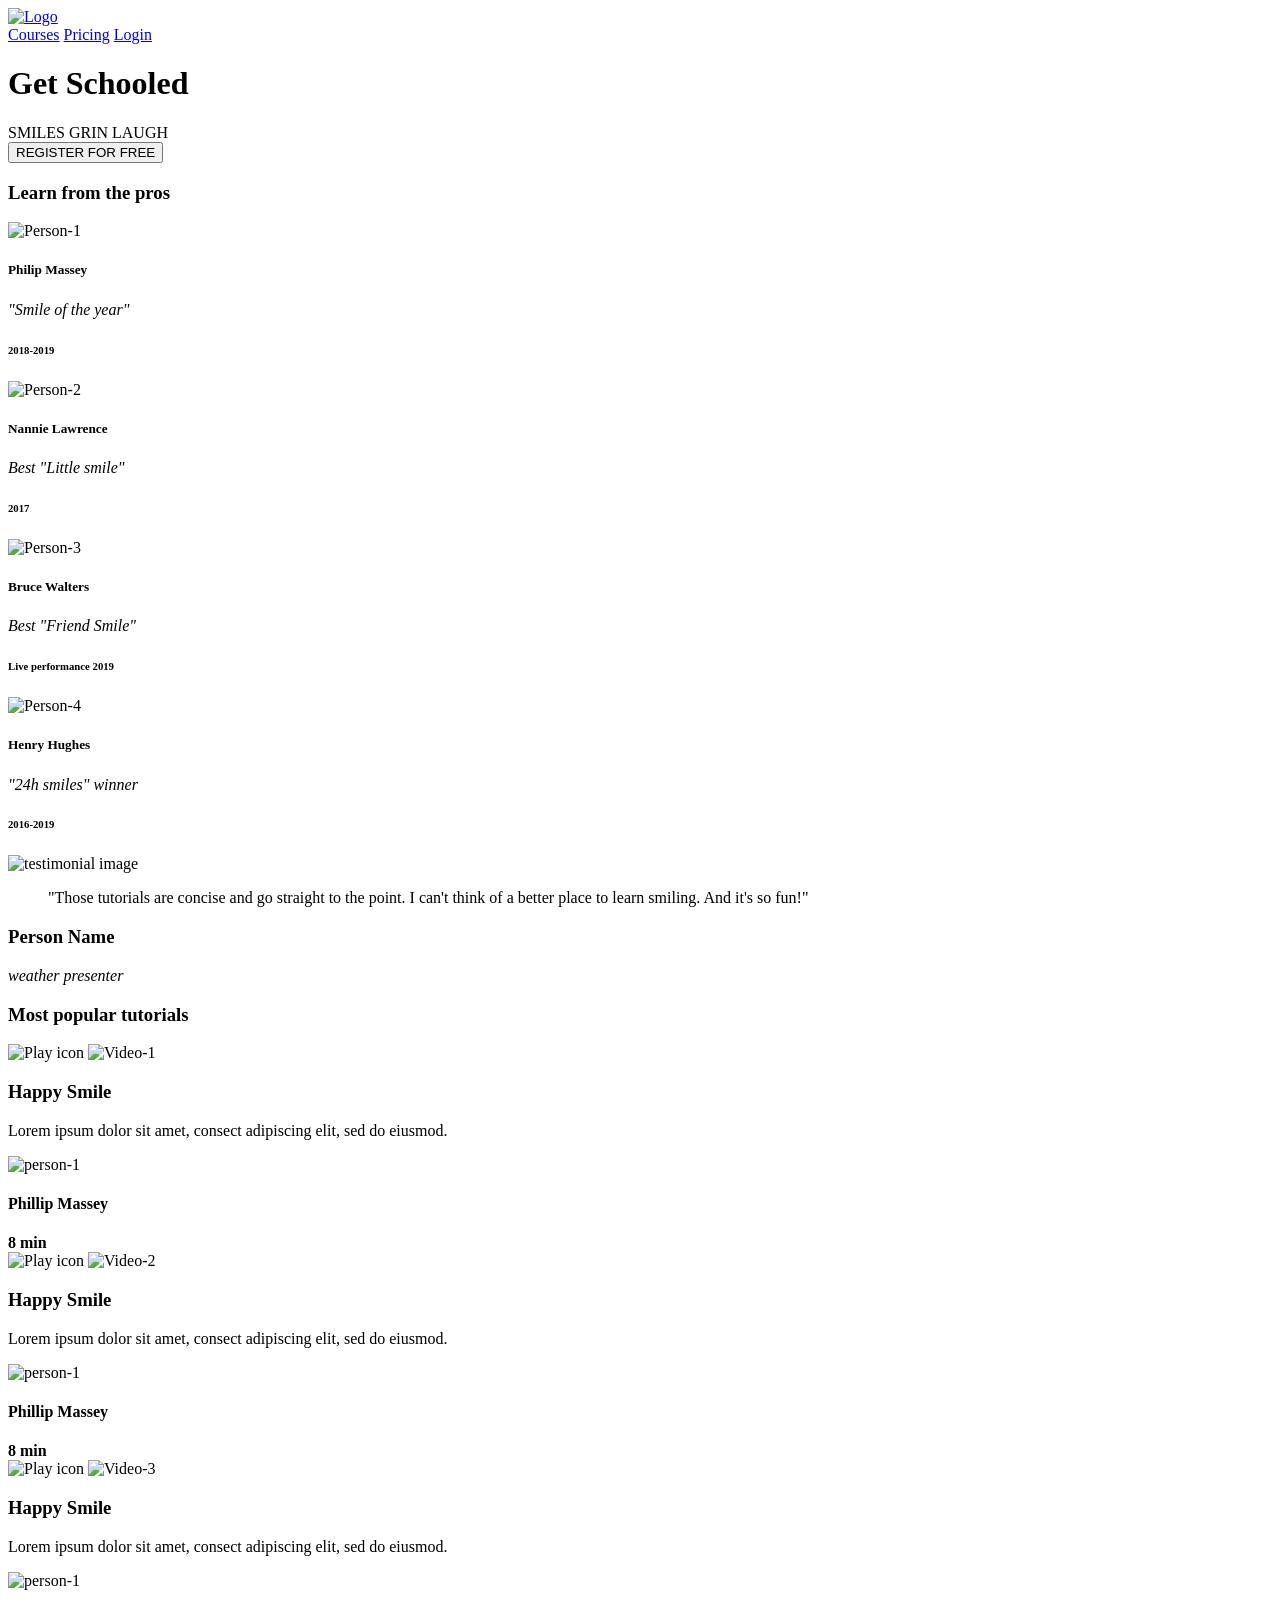
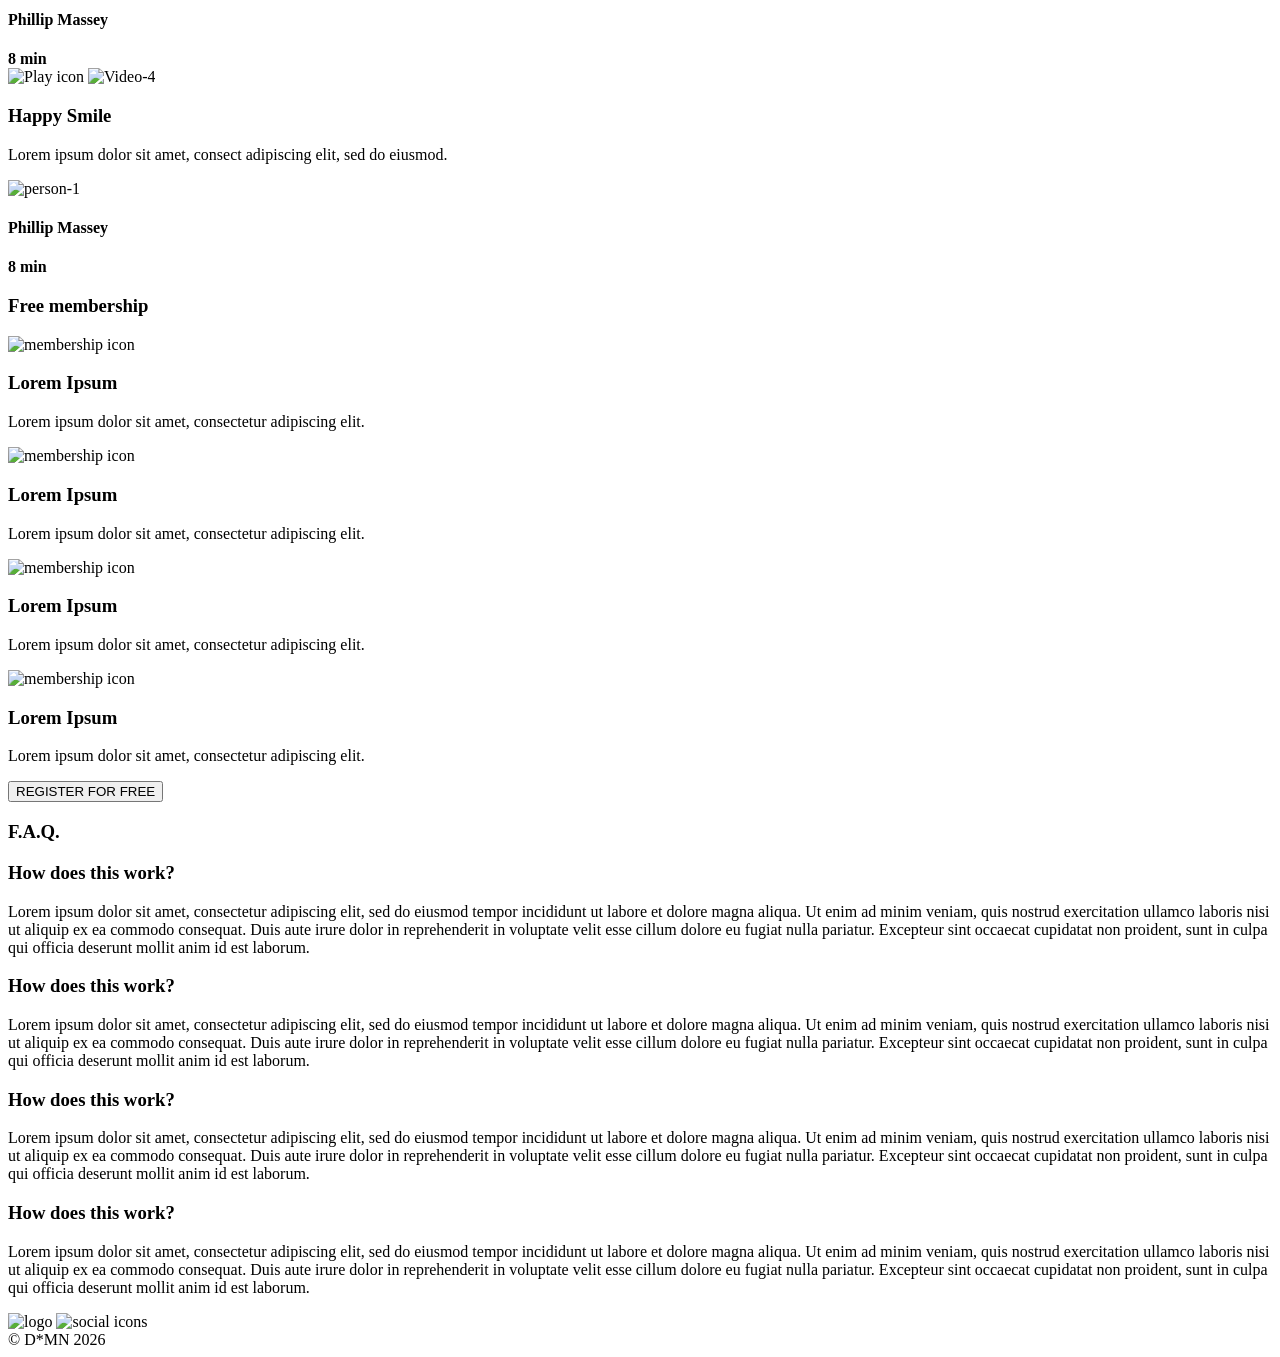
==== css_advanced/index.html @ 7ca690ad "Add css_advanced setup and html_advanced README" ====
<!DOCTYPE html>
<html lang="en">

<head>
    <meta charset="UTF-8">
    <meta name="viewport" content="width=device-width, initial-scale=1.0">
    <title>SmileSchool</title>
</head>

<body>
    <header>
        <div id="logo-container">
            <a href="#"><img src="https://html-homework-assets.vercel.app/logo.svg" alt="Logo"></a>
        </div>

        <nav>
            <a href="#">Courses</a>
            <a href="#">Pricing</a>
            <a href="#">Login</a>
        </nav>
    </header>

    <main>
        <h1>Get Schooled</h1>

        <div id="hero-text">
            <span>SMILES</span>
            <span>GRIN</span>
            <span>LAUGH</span>
        </div>

        <button>REGISTER FOR FREE</button>

        <div id="lower-part">
            <h3><span>Learn</span> from the pros</h3>

            <div id="people">

                <div class="person">
                    <img src="https://html-homework-assets.vercel.app/philip.jpg" alt="Person-1" />
                    <h5>Philip Massey</h5>
                    <i>"Smile of the year"</i>
                    <h6>2018-2019</h6>
                </div>

                <div class="person">
                    <img src="https://html-homework-assets.vercel.app/nannie.jpg" alt="Person-2" />
                    <h5>Nannie Lawrence</h5>
                    <i>Best "Little smile"</i>
                    <h6>2017</h6>
                </div>

                <div class="person">
                    <img src="https://html-homework-assets.vercel.app/bruce.jpg" alt="Person-3" />
                    <h5>Bruce Walters</h5>
                    <i>Best "Friend Smile"</i>
                    <h6>Live performance 2019</h6>
                </div>

                <div class="person">
                    <img src="https://html-homework-assets.vercel.app/henry.jpg" alt="Person-4" />
                    <h5>Henry Hughes</h5>
                    <i>"24h smiles" winner</i>
                    <h6>2016-2019</h6>
                </div>

            </div>
        </div>
    </main>

    <section id="testimonial">
        <img src="https://html-homework-assets.vercel.app/testimonial.jpg" alt="testimonial image">
        <div id="quote">
            <blockquote>
                "Those tutorials are concise and go straight to the point. I can't think of a better place to learn
                smiling. And it's so fun!"
            </blockquote>

            <div id="author">
                <h3>Person Name</h3>
                <i>weather presenter</i>
            </div>
        </div>
    </section>

    <section id="video-section">
        <h3 class="title">Most <span>popular</span> tutorials</h3>

        <div id="videos">
            <div class="single-video">
                <div class="preview">
                    <img src="https://html-homework-assets.vercel.app/play.svg" class="play-icon" alt="Play icon">
                    <img src="https://html-homework-assets.vercel.app/video-1.jpg" alt="Video-1">
                </div>
                <div class="contents">
                    <h3>Happy Smile</h3>
                    <p>Lorem ipsum dolor sit amet, consect adipiscing elit, sed do eiusmod.</p>

                    <div class="author">
                        <img src="https://html-homework-assets.vercel.app/bruce.jpg" alt="person-1">
                        <h4>Phillip Massey</h4>
                    </div>

                    <div class="ratings">
                        <span class="stars"></span>
                        <b>8 min</b>
                    </div>
                </div>
            </div>

            <div class="single-video">
                <div class="preview">
                    <img src="https://html-homework-assets.vercel.app/play.svg" class="play-icon" alt="Play icon">
                    <img src="https://html-homework-assets.vercel.app/video-2.jpg" alt="Video-2">
                </div>
                <div class="contents">
                    <h3>Happy Smile</h3>
                    <p>Lorem ipsum dolor sit amet, consect adipiscing elit, sed do eiusmod.</p>

                    <div class="author">
                        <img src="https://html-homework-assets.vercel.app/bruce.jpg" alt="person-1">
                        <h4>Phillip Massey</h4>
                    </div>

                    <div class="ratings">
                        <span class="stars"></span>
                        <b>8 min</b>
                    </div>
                </div>
            </div>

            <div class="single-video">
                <div class="preview">
                    <img src="https://html-homework-assets.vercel.app/play.svg" class="play-icon" alt="Play icon">
                    <img src="https://html-homework-assets.vercel.app/video-3.jpg" alt="Video-3">
                </div>
                <div class="contents">
                    <h3>Happy Smile</h3>
                    <p>Lorem ipsum dolor sit amet, consect adipiscing elit, sed do eiusmod.</p>

                    <div class="author">
                        <img src="https://html-homework-assets.vercel.app/bruce.jpg" alt="person-1">
                        <h4>Phillip Massey</h4>
                    </div>

                    <div class="ratings">
                        <span class="stars"></span>
                        <b>8 min</b>
                    </div>
                </div>
            </div>

            <div class="single-video">
                <div class="preview">
                    <img src="https://html-homework-assets.vercel.app/play.svg" class="play-icon" alt="Play icon">
                    <img src="https://html-homework-assets.vercel.app/video-4.jpg" alt="Video-4">
                </div>
                <div class="contents">
                    <h3>Happy Smile</h3>
                    <p>Lorem ipsum dolor sit amet, consect adipiscing elit, sed do eiusmod.</p>

                    <div class="author">
                        <img src="https://html-homework-assets.vercel.app/bruce.jpg" alt="person-1">
                        <h4>Phillip Massey</h4>
                    </div>

                    <div class="ratings">
                        <span class="stars"></span>
                        <b>8 min</b>
                    </div>
                </div>
            </div>

        </div>
    </section>

    <section id="membership-section">
        <h3 class="title"><span>Free</span> membership</h3>

        <div id="memberships">
            <div class="membership-card">
                <img src="https://html-homework-assets.vercel.app/smile.png" alt="membership icon">
                <h3>Lorem Ipsum</h3>
                <p>Lorem ipsum dolor sit amet, consectetur adipiscing elit.</p>
            </div>
            <div class="membership-card">
                <img src="https://html-homework-assets.vercel.app/smile.png" alt="membership icon">
                <h3>Lorem Ipsum</h3>
                <p>Lorem ipsum dolor sit amet, consectetur adipiscing elit.</p>
            </div>
            <div class="membership-card">
                <img src="https://html-homework-assets.vercel.app/smile.png" alt="membership icon">
                <h3>Lorem Ipsum</h3>
                <p>Lorem ipsum dolor sit amet, consectetur adipiscing elit.</p>
            </div>
            <div class="membership-card">
                <img src="https://html-homework-assets.vercel.app/smile.png" alt="membership icon">
                <h3>Lorem Ipsum</h3>
                <p>Lorem ipsum dolor sit amet, consectetur adipiscing elit.</p>
            </div>
        </div>

        <button>REGISTER FOR FREE</button>
    </section>

    <section id="faq-section">
        <h3 class="title">F.A.Q.</h3>

        <div id="faqs">
            <div class="faq-grid">
                <article class="single-faq">
                    <h3>How does this work?</h3>
                    <p>Lorem ipsum dolor sit amet, consectetur adipiscing elit, sed do eiusmod tempor incididunt ut
                        labore
                        et dolore magna aliqua. Ut enim ad minim veniam, quis nostrud exercitation ullamco laboris nisi
                        ut
                        aliquip ex ea commodo consequat. Duis aute irure dolor in reprehenderit in voluptate velit esse
                        cillum dolore eu fugiat nulla pariatur. Excepteur sint occaecat cupidatat non proident, sunt in
                        culpa qui officia deserunt mollit anim id est laborum.</p>
                </article>
                <article class="single-faq">
                    <h3>How does this work?</h3>
                    <p>Lorem ipsum dolor sit amet, consectetur adipiscing elit, sed do eiusmod tempor incididunt ut
                        labore
                        et dolore magna aliqua. Ut enim ad minim veniam, quis nostrud exercitation ullamco laboris nisi
                        ut
                        aliquip ex ea commodo consequat. Duis aute irure dolor in reprehenderit in voluptate velit esse
                        cillum dolore eu fugiat nulla pariatur. Excepteur sint occaecat cupidatat non proident, sunt in
                        culpa qui officia deserunt mollit anim id est laborum.</p>
                </article>
            </div>
            <div class="faq-grid">
                <article class="single-faq">
                    <h3>How does this work?</h3>
                    <p>Lorem ipsum dolor sit amet, consectetur adipiscing elit, sed do eiusmod tempor incididunt ut
                        labore
                        et dolore magna aliqua. Ut enim ad minim veniam, quis nostrud exercitation ullamco laboris nisi
                        ut
                        aliquip ex ea commodo consequat. Duis aute irure dolor in reprehenderit in voluptate velit esse
                        cillum dolore eu fugiat nulla pariatur. Excepteur sint occaecat cupidatat non proident, sunt in
                        culpa qui officia deserunt mollit anim id est laborum.</p>
                </article>
                <article class="single-faq">
                    <h3>How does this work?</h3>
                    <p>Lorem ipsum dolor sit amet, consectetur adipiscing elit, sed do eiusmod tempor incididunt ut
                        labore
                        et dolore magna aliqua. Ut enim ad minim veniam, quis nostrud exercitation ullamco laboris nisi
                        ut
                        aliquip ex ea commodo consequat. Duis aute irure dolor in reprehenderit in voluptate velit esse
                        cillum dolore eu fugiat nulla pariatur. Excepteur sint occaecat cupidatat non proident, sunt in
                        culpa qui officia deserunt mollit anim id est laborum.</p>
                </article>
            </div>
        </div>
    </section>

    <footer>
        <div>
            <img src="https://html-homework-assets.vercel.app/logo.svg" alt="logo">
            <img src="https://html-homework-assets.vercel.app/social_icons.svg" alt="social icons">
        </div>
        <span>&copy; D*MN 2026</span>
    </footer>
</body>

</html>
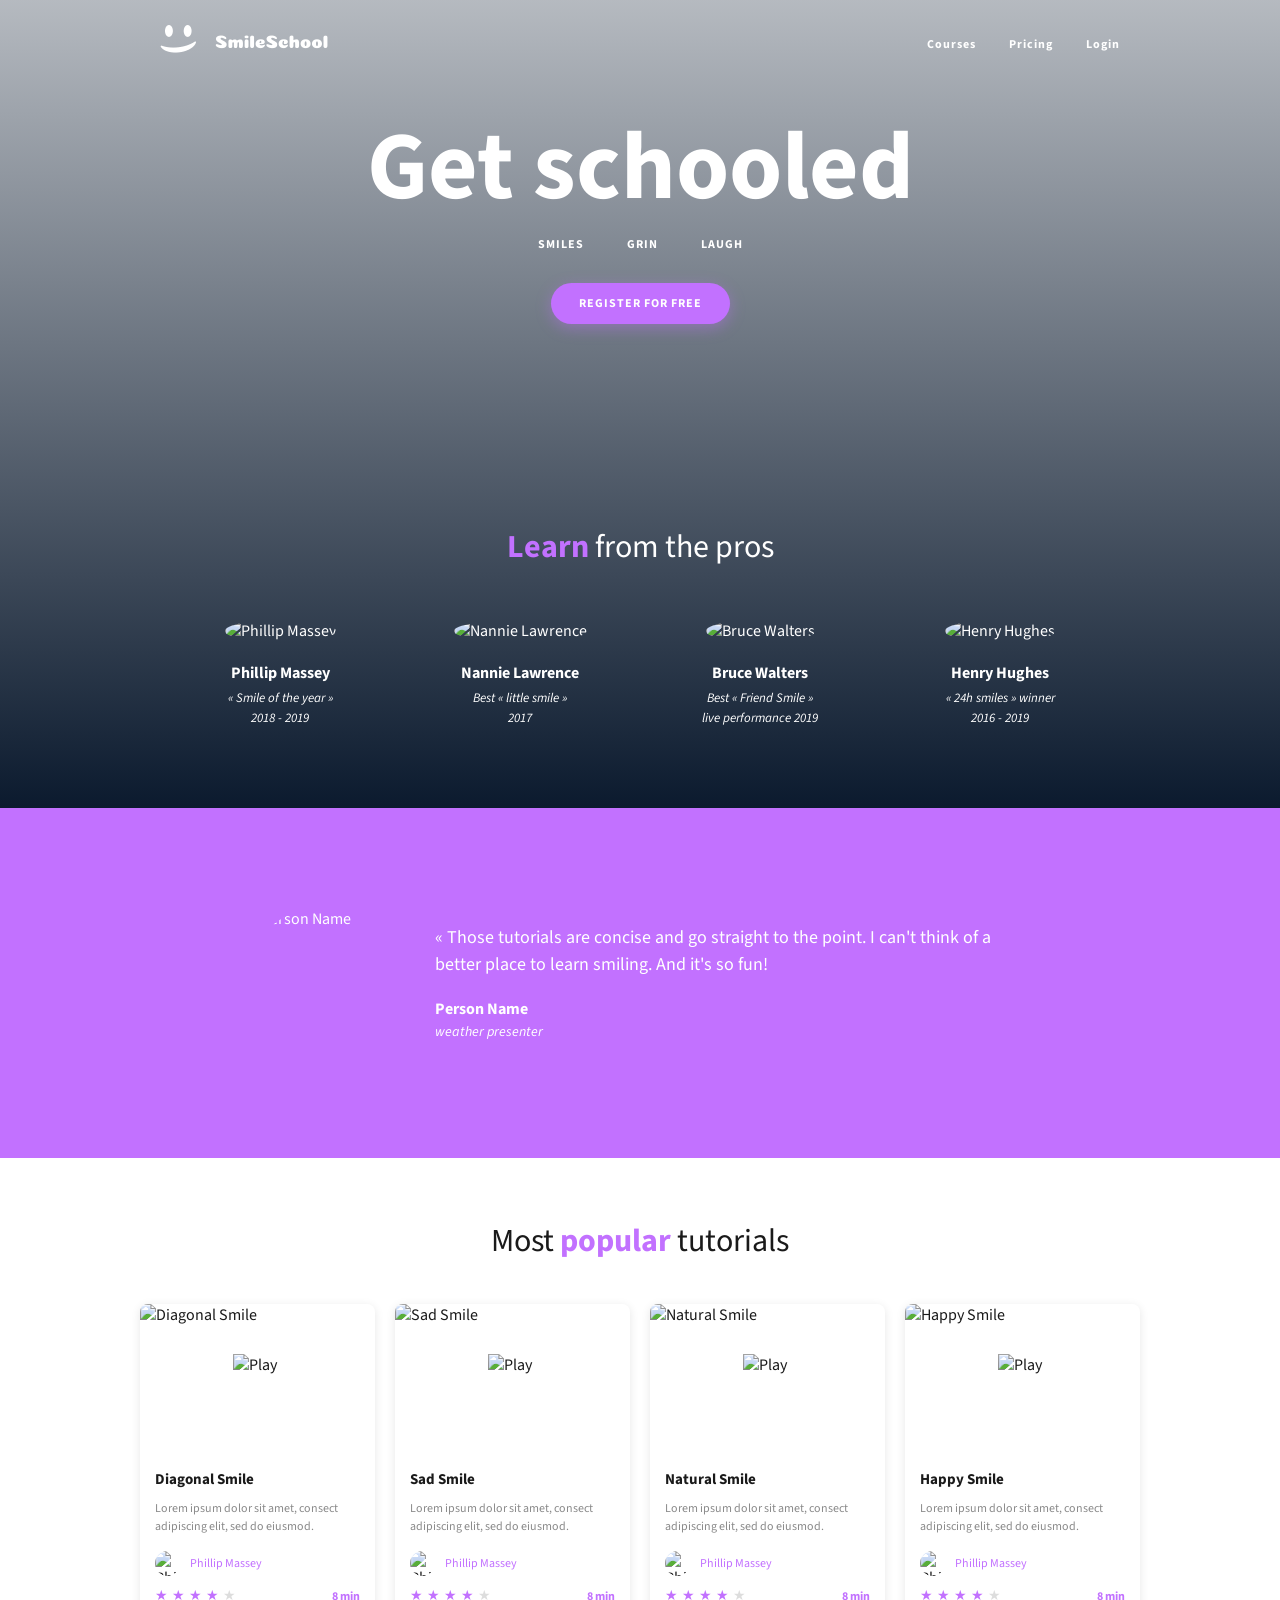
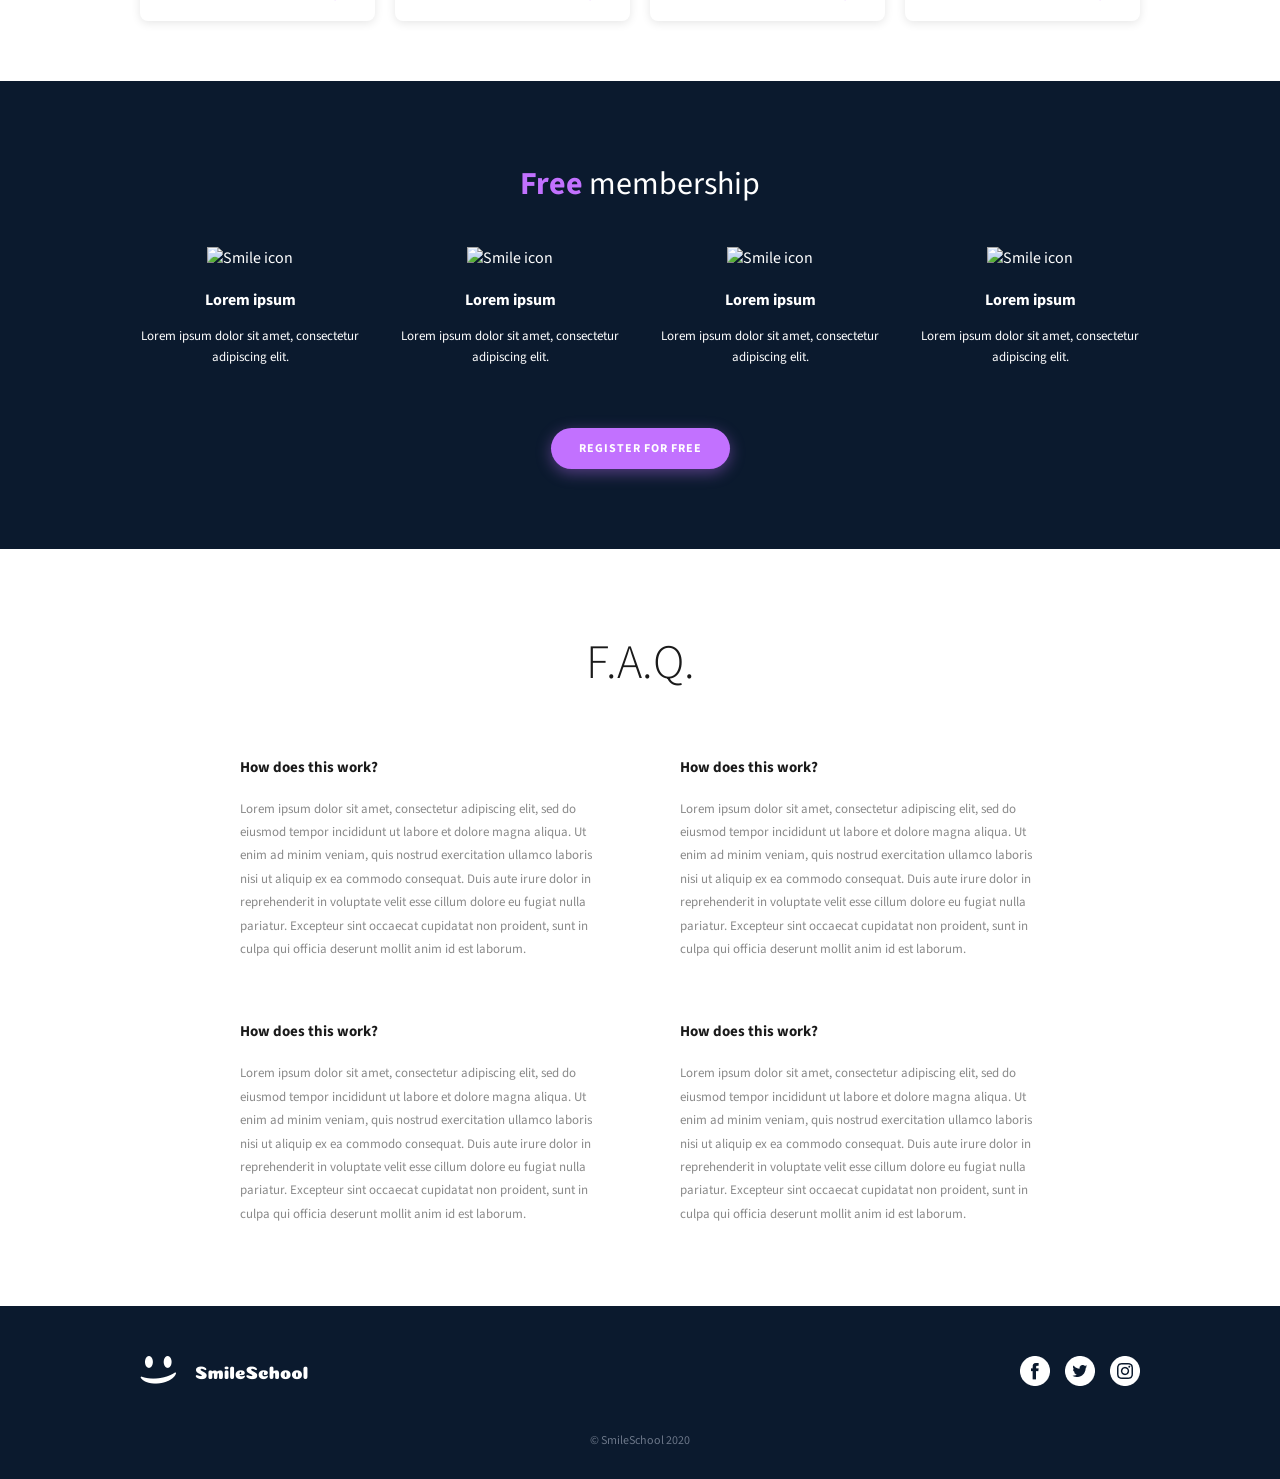
==== commit ccbf2c4f: "Add css_advanced: styles and images" ====
--- a/css_advanced/index.html
+++ b/css_advanced/index.html
@@ -5,263 +5,283 @@
     <meta charset="UTF-8">
     <meta name="viewport" content="width=device-width, initial-scale=1.0">
     <title>SmileSchool</title>
+    <link rel="stylesheet" href="styles.css">
 </head>
 
 <body>
     <header>
         <div id="logo-container">
-            <a href="#"><img src="https://html-homework-assets.vercel.app/logo.svg" alt="Logo"></a>
+            <a href="#"><img src="images/logo.png" alt="SmileSchool logo"></a>
         </div>
 
-        <nav>
+        <div id="nav-links">
             <a href="#">Courses</a>
             <a href="#">Pricing</a>
             <a href="#">Login</a>
-        </nav>
+        </div>
     </header>
 
     <main>
-        <h1>Get Schooled</h1>
-
-        <div id="hero-text">
-            <span>SMILES</span>
-            <span>GRIN</span>
-            <span>LAUGH</span>
+        <section id="banner">
+            <div id="hero">
+                <h1>Get schooled</h1>
+
+                <div id="hero-text">
+                    <span>SMILES</span>
+                    <span>GRIN</span>
+                    <span>LAUGH</span>
+                </div>
+
+                <button>REGISTER FOR FREE</button>
+            </div>
+
+            <div id="lower-part">
+                <h2><span>Learn</span> from the pros</h2>
+
+                <div id="people">
+
+                    <div class="person">
+                        <img src="https://html-homework-assets.vercel.app/philip.jpg" alt="Phillip Massey">
+                        <h5>Phillip Massey</h5>
+                        <i>« Smile of the year »</i>
+                        <i>2018 - 2019</i>
+                    </div>
+
+                    <div class="person">
+                        <img src="https://html-homework-assets.vercel.app/nannie.jpg" alt="Nannie Lawrence">
+                        <h5>Nannie Lawrence</h5>
+                        <i>Best « little smile »</i>
+                        <i>2017</i>
+                    </div>
+
+                    <div class="person">
+                        <img src="https://html-homework-assets.vercel.app/bruce.jpg" alt="Bruce Walters">
+                        <h5>Bruce Walters</h5>
+                        <i>Best « Friend Smile »</i>
+                        <i>live performance 2019</i>
+                    </div>
+
+                    <div class="person">
+                        <img src="https://html-homework-assets.vercel.app/henry.jpg" alt="Henry Hughes">
+                        <h5>Henry Hughes</h5>
+                        <i>« 24h smiles » winner</i>
+                        <i>2016 - 2019</i>
+                    </div>
+
+                </div>
+            </div>
+        </section>
+
+        <section id="testimonial">
+            <img src="https://html-homework-assets.vercel.app/testimonial.jpg" alt="Person Name">
+            <div id="quote">
+                <blockquote>
+                    « Those tutorials are concise and go straight to the point. I can't think of a better place to
+                    learn smiling. And it's so fun!
+                </blockquote>
+
+                <div id="author">
+                    <h3>Person Name</h3>
+                    <i>weather presenter</i>
+                </div>
+            </div>
+        </section>
+
+        <section id="video-section">
+            <h2 class="title">Most <span>popular</span> tutorials</h2>
+
+            <div id="videos">
+                <div class="single-video">
+                    <div class="preview">
+                        <img src="https://html-homework-assets.vercel.app/video-1.jpg" alt="Diagonal Smile">
+                        <img src="https://html-homework-assets.vercel.app/play.svg" class="play-icon" alt="Play">
+                    </div>
+                    <div class="contents">
+                        <h3>Diagonal Smile</h3>
+                        <p>Lorem ipsum dolor sit amet, consect adipiscing elit, sed do eiusmod.</p>
+
+                        <div class="author">
+                            <img src="https://html-homework-assets.vercel.app/philip.jpg" alt="Phillip Massey">
+                            <h4>Phillip Massey</h4>
+                        </div>
+
+                        <div class="ratings">
+                            <div class="stars">
+                                <span class="star on">★</span>
+                                <span class="star on">★</span>
+                                <span class="star on">★</span>
+                                <span class="star on">★</span>
+                                <span class="star">★</span>
+                            </div>
+                            <b>8 min</b>
+                        </div>
+                    </div>
+                </div>
+
+                <div class="single-video">
+                    <div class="preview">
+                        <img src="https://html-homework-assets.vercel.app/video-2.jpg" alt="Sad Smile">
+                        <img src="https://html-homework-assets.vercel.app/play.svg" class="play-icon" alt="Play">
+                    </div>
+                    <div class="contents">
+                        <h3>Sad Smile</h3>
+                        <p>Lorem ipsum dolor sit amet, consect adipiscing elit, sed do eiusmod.</p>
+
+                        <div class="author">
+                            <img src="https://html-homework-assets.vercel.app/philip.jpg" alt="Phillip Massey">
+                            <h4>Phillip Massey</h4>
+                        </div>
+
+                        <div class="ratings">
+                            <div class="stars">
+                                <span class="star on">★</span>
+                                <span class="star on">★</span>
+                                <span class="star on">★</span>
+                                <span class="star on">★</span>
+                                <span class="star">★</span>
+                            </div>
+                            <b>8 min</b>
+                        </div>
+                    </div>
+                </div>
+
+                <div class="single-video">
+                    <div class="preview">
+                        <img src="https://html-homework-assets.vercel.app/video-3.jpg" alt="Natural Smile">
+                        <img src="https://html-homework-assets.vercel.app/play.svg" class="play-icon" alt="Play">
+                    </div>
+                    <div class="contents">
+                        <h3>Natural Smile</h3>
+                        <p>Lorem ipsum dolor sit amet, consect adipiscing elit, sed do eiusmod.</p>
+
+                        <div class="author">
+                            <img src="https://html-homework-assets.vercel.app/philip.jpg" alt="Phillip Massey">
+                            <h4>Phillip Massey</h4>
+                        </div>
+
+                        <div class="ratings">
+                            <div class="stars">
+                                <span class="star on">★</span>
+                                <span class="star on">★</span>
+                                <span class="star on">★</span>
+                                <span class="star on">★</span>
+                                <span class="star">★</span>
+                            </div>
+                            <b>8 min</b>
+                        </div>
+                    </div>
+                </div>
+
+                <div class="single-video">
+                    <div class="preview">
+                        <img src="https://html-homework-assets.vercel.app/video-4.jpg" alt="Happy Smile">
+                        <img src="https://html-homework-assets.vercel.app/play.svg" class="play-icon" alt="Play">
+                    </div>
+                    <div class="contents">
+                        <h3>Happy Smile</h3>
+                        <p>Lorem ipsum dolor sit amet, consect adipiscing elit, sed do eiusmod.</p>
+
+                        <div class="author">
+                            <img src="https://html-homework-assets.vercel.app/philip.jpg" alt="Phillip Massey">
+                            <h4>Phillip Massey</h4>
+                        </div>
+
+                        <div class="ratings">
+                            <div class="stars">
+                                <span class="star on">★</span>
+                                <span class="star on">★</span>
+                                <span class="star on">★</span>
+                                <span class="star on">★</span>
+                                <span class="star">★</span>
+                            </div>
+                            <b>8 min</b>
+                        </div>
+                    </div>
+                </div>
+            </div>
+        </section>
+
+        <section id="membership-section">
+            <h2 class="title"><span>Free</span> membership</h2>
+
+            <div id="memberships">
+                <div class="membership-card">
+                    <img src="https://html-homework-assets.vercel.app/smile.png" alt="Smile icon">
+                    <h3>Lorem ipsum</h3>
+                    <p>Lorem ipsum dolor sit amet, consectetur adipiscing elit.</p>
+                </div>
+                <div class="membership-card">
+                    <img src="https://html-homework-assets.vercel.app/smile.png" alt="Smile icon">
+                    <h3>Lorem ipsum</h3>
+                    <p>Lorem ipsum dolor sit amet, consectetur adipiscing elit.</p>
+                </div>
+                <div class="membership-card">
+                    <img src="https://html-homework-assets.vercel.app/smile.png" alt="Smile icon">
+                    <h3>Lorem ipsum</h3>
+                    <p>Lorem ipsum dolor sit amet, consectetur adipiscing elit.</p>
+                </div>
+                <div class="membership-card">
+                    <img src="https://html-homework-assets.vercel.app/smile.png" alt="Smile icon">
+                    <h3>Lorem ipsum</h3>
+                    <p>Lorem ipsum dolor sit amet, consectetur adipiscing elit.</p>
+                </div>
+            </div>
+
+            <button>REGISTER FOR FREE</button>
+        </section>
+
+        <section id="faq-section">
+            <h1 class="title">F.A.Q.</h1>
+
+            <div id="faqs">
+                <article class="single-faq">
+                    <h3>How does this work?</h3>
+                    <p>Lorem ipsum dolor sit amet, consectetur adipiscing elit, sed do eiusmod tempor incididunt ut
+                        labore et dolore magna aliqua. Ut enim ad minim veniam, quis nostrud exercitation ullamco
+                        laboris nisi ut aliquip ex ea commodo consequat. Duis aute irure dolor in reprehenderit in
+                        voluptate velit esse cillum dolore eu fugiat nulla pariatur. Excepteur sint occaecat cupidatat
+                        non proident, sunt in culpa qui officia deserunt mollit anim id est laborum.</p>
+                </article>
+                <article class="single-faq">
+                    <h3>How does this work?</h3>
+                    <p>Lorem ipsum dolor sit amet, consectetur adipiscing elit, sed do eiusmod tempor incididunt ut
+                        labore et dolore magna aliqua. Ut enim ad minim veniam, quis nostrud exercitation ullamco
+                        laboris nisi ut aliquip ex ea commodo consequat. Duis aute irure dolor in reprehenderit in
+                        voluptate velit esse cillum dolore eu fugiat nulla pariatur. Excepteur sint occaecat cupidatat
+                        non proident, sunt in culpa qui officia deserunt mollit anim id est laborum.</p>
+                </article>
+                <article class="single-faq">
+                    <h3>How does this work?</h3>
+                    <p>Lorem ipsum dolor sit amet, consectetur adipiscing elit, sed do eiusmod tempor incididunt ut
+                        labore et dolore magna aliqua. Ut enim ad minim veniam, quis nostrud exercitation ullamco
+                        laboris nisi ut aliquip ex ea commodo consequat. Duis aute irure dolor in reprehenderit in
+                        voluptate velit esse cillum dolore eu fugiat nulla pariatur. Excepteur sint occaecat cupidatat
+                        non proident, sunt in culpa qui officia deserunt mollit anim id est laborum.</p>
+                </article>
+                <article class="single-faq">
+                    <h3>How does this work?</h3>
+                    <p>Lorem ipsum dolor sit amet, consectetur adipiscing elit, sed do eiusmod tempor incididunt ut
+                        labore et dolore magna aliqua. Ut enim ad minim veniam, quis nostrud exercitation ullamco
+                        laboris nisi ut aliquip ex ea commodo consequat. Duis aute irure dolor in reprehenderit in
+                        voluptate velit esse cillum dolore eu fugiat nulla pariatur. Excepteur sint occaecat cupidatat
+                        non proident, sunt in culpa qui officia deserunt mollit anim id est laborum.</p>
+                </article>
+            </div>
+        </section>
+    </main>
+
+    <footer>
+        <div id="footer-top">
+            <a href="#"><img src="images/logo.png" alt="SmileSchool logo"></a>
+
+            <div id="socials">
+                <a href="#"><img src="images/facebook.png" alt="Facebook"></a>
+                <a href="#"><img src="images/twitter.png" alt="Twitter"></a>
+                <a href="#"><img src="images/instagram.png" alt="Instagram"></a>
+            </div>
         </div>
-
-        <button>REGISTER FOR FREE</button>
-
-        <div id="lower-part">
-            <h3><span>Learn</span> from the pros</h3>
-
-            <div id="people">
-
-                <div class="person">
-                    <img src="https://html-homework-assets.vercel.app/philip.jpg" alt="Person-1" />
-                    <h5>Philip Massey</h5>
-                    <i>"Smile of the year"</i>
-                    <h6>2018-2019</h6>
-                </div>
-
-                <div class="person">
-                    <img src="https://html-homework-assets.vercel.app/nannie.jpg" alt="Person-2" />
-                    <h5>Nannie Lawrence</h5>
-                    <i>Best "Little smile"</i>
-                    <h6>2017</h6>
-                </div>
-
-                <div class="person">
-                    <img src="https://html-homework-assets.vercel.app/bruce.jpg" alt="Person-3" />
-                    <h5>Bruce Walters</h5>
-                    <i>Best "Friend Smile"</i>
-                    <h6>Live performance 2019</h6>
-                </div>
-
-                <div class="person">
-                    <img src="https://html-homework-assets.vercel.app/henry.jpg" alt="Person-4" />
-                    <h5>Henry Hughes</h5>
-                    <i>"24h smiles" winner</i>
-                    <h6>2016-2019</h6>
-                </div>
-
-            </div>
-        </div>
-    </main>
-
-    <section id="testimonial">
-        <img src="https://html-homework-assets.vercel.app/testimonial.jpg" alt="testimonial image">
-        <div id="quote">
-            <blockquote>
-                "Those tutorials are concise and go straight to the point. I can't think of a better place to learn
-                smiling. And it's so fun!"
-            </blockquote>
-
-            <div id="author">
-                <h3>Person Name</h3>
-                <i>weather presenter</i>
-            </div>
-        </div>
-    </section>
-
-    <section id="video-section">
-        <h3 class="title">Most <span>popular</span> tutorials</h3>
-
-        <div id="videos">
-            <div class="single-video">
-                <div class="preview">
-                    <img src="https://html-homework-assets.vercel.app/play.svg" class="play-icon" alt="Play icon">
-                    <img src="https://html-homework-assets.vercel.app/video-1.jpg" alt="Video-1">
-                </div>
-                <div class="contents">
-                    <h3>Happy Smile</h3>
-                    <p>Lorem ipsum dolor sit amet, consect adipiscing elit, sed do eiusmod.</p>
-
-                    <div class="author">
-                        <img src="https://html-homework-assets.vercel.app/bruce.jpg" alt="person-1">
-                        <h4>Phillip Massey</h4>
-                    </div>
-
-                    <div class="ratings">
-                        <span class="stars"></span>
-                        <b>8 min</b>
-                    </div>
-                </div>
-            </div>
-
-            <div class="single-video">
-                <div class="preview">
-                    <img src="https://html-homework-assets.vercel.app/play.svg" class="play-icon" alt="Play icon">
-                    <img src="https://html-homework-assets.vercel.app/video-2.jpg" alt="Video-2">
-                </div>
-                <div class="contents">
-                    <h3>Happy Smile</h3>
-                    <p>Lorem ipsum dolor sit amet, consect adipiscing elit, sed do eiusmod.</p>
-
-                    <div class="author">
-                        <img src="https://html-homework-assets.vercel.app/bruce.jpg" alt="person-1">
-                        <h4>Phillip Massey</h4>
-                    </div>
-
-                    <div class="ratings">
-                        <span class="stars"></span>
-                        <b>8 min</b>
-                    </div>
-                </div>
-            </div>
-
-            <div class="single-video">
-                <div class="preview">
-                    <img src="https://html-homework-assets.vercel.app/play.svg" class="play-icon" alt="Play icon">
-                    <img src="https://html-homework-assets.vercel.app/video-3.jpg" alt="Video-3">
-                </div>
-                <div class="contents">
-                    <h3>Happy Smile</h3>
-                    <p>Lorem ipsum dolor sit amet, consect adipiscing elit, sed do eiusmod.</p>
-
-                    <div class="author">
-                        <img src="https://html-homework-assets.vercel.app/bruce.jpg" alt="person-1">
-                        <h4>Phillip Massey</h4>
-                    </div>
-
-                    <div class="ratings">
-                        <span class="stars"></span>
-                        <b>8 min</b>
-                    </div>
-                </div>
-            </div>
-
-            <div class="single-video">
-                <div class="preview">
-                    <img src="https://html-homework-assets.vercel.app/play.svg" class="play-icon" alt="Play icon">
-                    <img src="https://html-homework-assets.vercel.app/video-4.jpg" alt="Video-4">
-                </div>
-                <div class="contents">
-                    <h3>Happy Smile</h3>
-                    <p>Lorem ipsum dolor sit amet, consect adipiscing elit, sed do eiusmod.</p>
-
-                    <div class="author">
-                        <img src="https://html-homework-assets.vercel.app/bruce.jpg" alt="person-1">
-                        <h4>Phillip Massey</h4>
-                    </div>
-
-                    <div class="ratings">
-                        <span class="stars"></span>
-                        <b>8 min</b>
-                    </div>
-                </div>
-            </div>
-
-        </div>
-    </section>
-
-    <section id="membership-section">
-        <h3 class="title"><span>Free</span> membership</h3>
-
-        <div id="memberships">
-            <div class="membership-card">
-                <img src="https://html-homework-assets.vercel.app/smile.png" alt="membership icon">
-                <h3>Lorem Ipsum</h3>
-                <p>Lorem ipsum dolor sit amet, consectetur adipiscing elit.</p>
-            </div>
-            <div class="membership-card">
-                <img src="https://html-homework-assets.vercel.app/smile.png" alt="membership icon">
-                <h3>Lorem Ipsum</h3>
-                <p>Lorem ipsum dolor sit amet, consectetur adipiscing elit.</p>
-            </div>
-            <div class="membership-card">
-                <img src="https://html-homework-assets.vercel.app/smile.png" alt="membership icon">
-                <h3>Lorem Ipsum</h3>
-                <p>Lorem ipsum dolor sit amet, consectetur adipiscing elit.</p>
-            </div>
-            <div class="membership-card">
-                <img src="https://html-homework-assets.vercel.app/smile.png" alt="membership icon">
-                <h3>Lorem Ipsum</h3>
-                <p>Lorem ipsum dolor sit amet, consectetur adipiscing elit.</p>
-            </div>
-        </div>
-
-        <button>REGISTER FOR FREE</button>
-    </section>
-
-    <section id="faq-section">
-        <h3 class="title">F.A.Q.</h3>
-
-        <div id="faqs">
-            <div class="faq-grid">
-                <article class="single-faq">
-                    <h3>How does this work?</h3>
-                    <p>Lorem ipsum dolor sit amet, consectetur adipiscing elit, sed do eiusmod tempor incididunt ut
-                        labore
-                        et dolore magna aliqua. Ut enim ad minim veniam, quis nostrud exercitation ullamco laboris nisi
-                        ut
-                        aliquip ex ea commodo consequat. Duis aute irure dolor in reprehenderit in voluptate velit esse
-                        cillum dolore eu fugiat nulla pariatur. Excepteur sint occaecat cupidatat non proident, sunt in
-                        culpa qui officia deserunt mollit anim id est laborum.</p>
-                </article>
-                <article class="single-faq">
-                    <h3>How does this work?</h3>
-                    <p>Lorem ipsum dolor sit amet, consectetur adipiscing elit, sed do eiusmod tempor incididunt ut
-                        labore
-                        et dolore magna aliqua. Ut enim ad minim veniam, quis nostrud exercitation ullamco laboris nisi
-                        ut
-                        aliquip ex ea commodo consequat. Duis aute irure dolor in reprehenderit in voluptate velit esse
-                        cillum dolore eu fugiat nulla pariatur. Excepteur sint occaecat cupidatat non proident, sunt in
-                        culpa qui officia deserunt mollit anim id est laborum.</p>
-                </article>
-            </div>
-            <div class="faq-grid">
-                <article class="single-faq">
-                    <h3>How does this work?</h3>
-                    <p>Lorem ipsum dolor sit amet, consectetur adipiscing elit, sed do eiusmod tempor incididunt ut
-                        labore
-                        et dolore magna aliqua. Ut enim ad minim veniam, quis nostrud exercitation ullamco laboris nisi
-                        ut
-                        aliquip ex ea commodo consequat. Duis aute irure dolor in reprehenderit in voluptate velit esse
-                        cillum dolore eu fugiat nulla pariatur. Excepteur sint occaecat cupidatat non proident, sunt in
-                        culpa qui officia deserunt mollit anim id est laborum.</p>
-                </article>
-                <article class="single-faq">
-                    <h3>How does this work?</h3>
-                    <p>Lorem ipsum dolor sit amet, consectetur adipiscing elit, sed do eiusmod tempor incididunt ut
-                        labore
-                        et dolore magna aliqua. Ut enim ad minim veniam, quis nostrud exercitation ullamco laboris nisi
-                        ut
-                        aliquip ex ea commodo consequat. Duis aute irure dolor in reprehenderit in voluptate velit esse
-                        cillum dolore eu fugiat nulla pariatur. Excepteur sint occaecat cupidatat non proident, sunt in
-                        culpa qui officia deserunt mollit anim id est laborum.</p>
-                </article>
-            </div>
-        </div>
-    </section>
-
-    <footer>
-        <div>
-            <img src="https://html-homework-assets.vercel.app/logo.svg" alt="logo">
-            <img src="https://html-homework-assets.vercel.app/social_icons.svg" alt="social icons">
-        </div>
-        <span>&copy; D*MN 2026</span>
+        <p id="copyright">&copy; SmileSchool 2020</p>
     </footer>
 </body>
 
 </html>
-
--- a/css_advanced/styles.css
+++ b/css_advanced/styles.css
@@ -0,0 +1,401 @@
+@import url('https://fonts.googleapis.com/css2?family=Source+Sans+Pro:ital,wght@0,300;0,400;0,700;1,400&display=swap');
+
+/* ===== VARIABLES & BASE ===== */
+:root {
+  --purple: #c271ff;
+  --purple-dark: #7b2cbf;
+  --dark-bg: #0b1a2e;
+  --text-dark: #1a1a1a;
+  --text-grey: #8a8a8a;
+}
+
+* {
+  box-sizing: border-box;
+  margin: 0;
+  padding: 0;
+}
+
+body {
+  font-family: 'Source Sans Pro', Arial, sans-serif;
+  color: var(--text-dark);
+  background-color: #ffffff;
+}
+
+a {
+  text-decoration: none;
+}
+
+/* ===== SHARED STYLES (used in several sections) ===== */
+
+/* Purple word in titles: "Learn", "popular", "Free" */
+#lower-part h2 span,
+.title span {
+  color: var(--purple);
+  font-weight: 700;
+}
+
+/* Both "REGISTER FOR FREE" buttons */
+button {
+  display: block;
+  margin: 0 auto;
+  background-color: var(--purple);
+  color: #ffffff;
+  border: none;
+  padding: 12px 28px;
+  border-radius: 25px;
+  font-family: inherit;
+  font-size: 12px;
+  font-weight: 700;
+  letter-spacing: 1px;
+  cursor: pointer;
+  box-shadow: 0 4px 15px rgba(194, 113, 255, 0.4);
+}
+
+button:hover {
+  background-color: var(--purple-dark);
+}
+
+/* Round images */
+.person img,
+#testimonial img,
+.author img {
+  border-radius: 50%;
+  object-fit: cover;
+}
+
+/* ===== HEADER ===== */
+header {
+  position: absolute;
+  top: 0;
+  left: 0;
+  right: 0;
+  max-width: 1000px;
+  margin: 0 auto;
+  padding: 25px 20px;
+  display: flex;
+  justify-content: space-between;
+  align-items: center;
+}
+
+#logo-container img {
+  height: 30px;
+}
+
+#nav-links a {
+  color: #ffffff;
+  margin-left: 30px;
+  font-size: 12px;
+  font-weight: 700;
+  letter-spacing: 1px;
+}
+
+/* ===== BANNER ===== */
+#banner {
+  background: linear-gradient(rgba(11, 26, 46, 0.3), rgba(11, 26, 46, 1)),
+    url('https://raw.githubusercontent.com/ndizeyedavid/html-homework-assets/main/bg.jpg') center / cover no-repeat;
+  color: #ffffff;
+  text-align: center;
+  padding: 120px 20px 80px;
+}
+
+#hero h1 {
+  font-size: 96px;
+  font-weight: 700;
+  line-height: 1;
+  margin-bottom: 20px;
+}
+
+#hero-text {
+  font-size: 12px;
+  font-weight: 700;
+  letter-spacing: 1px;
+  margin-bottom: 30px;
+}
+
+#hero-text span {
+  margin: 0 20px;
+}
+
+#lower-part {
+  margin-top: 200px;
+}
+
+#lower-part h2 {
+  font-size: 32px;
+  font-weight: 400;
+  margin-bottom: 50px;
+}
+
+#people {
+  max-width: 900px;
+  margin: 0 auto;
+  display: flex;
+  justify-content: space-between;
+}
+
+.person {
+  width: 180px;
+}
+
+.person img {
+  width: 120px;
+  height: 120px;
+  margin-bottom: 20px;
+}
+
+.person h5 {
+  font-size: 16px;
+  font-weight: 700;
+  margin-bottom: 5px;
+}
+
+.person i {
+  display: block;
+  font-size: 13px;
+  line-height: 1.5;
+}
+
+/* ===== QUOTE ===== */
+#testimonial {
+  background-color: var(--purple);
+  color: #ffffff;
+  padding: 100px 20px;
+  display: flex;
+  justify-content: center;
+  align-items: center;
+  gap: 40px;
+}
+
+#testimonial img {
+  width: 150px;
+  height: 150px;
+  flex-shrink: 0;
+}
+
+#quote {
+  max-width: 600px;
+}
+
+#quote blockquote {
+  font-size: 18px;
+  line-height: 1.5;
+  margin-bottom: 20px;
+}
+
+#author h3 {
+  font-size: 16px;
+  font-weight: 700;
+}
+
+#author i {
+  font-size: 14px;
+}
+
+/* ===== VIDEOS ===== */
+#video-section {
+  padding: 60px 20px;
+}
+
+.title {
+  text-align: center;
+  font-size: 32px;
+  font-weight: 400;
+  margin-bottom: 40px;
+}
+
+#videos {
+  max-width: 1000px;
+  margin: 0 auto;
+  display: flex;
+  gap: 20px;
+}
+
+.single-video {
+  flex: 1;
+  border-radius: 8px;
+  overflow: hidden;
+  box-shadow: 0 2px 10px rgba(0, 0, 0, 0.1);
+}
+
+.preview {
+  position: relative;
+}
+
+.preview img {
+  width: 100%;
+  height: 150px;
+  object-fit: cover;
+  display: block;
+}
+
+.preview .play-icon {
+  position: absolute;
+  top: 50%;
+  left: 50%;
+  transform: translate(-50%, -50%);
+  width: 50px;
+  height: 50px;
+}
+
+.contents {
+  padding: 15px;
+}
+
+.contents h3 {
+  font-size: 15px;
+  font-weight: 700;
+  margin-bottom: 10px;
+}
+
+.contents p {
+  font-size: 12px;
+  color: var(--text-grey);
+  line-height: 1.5;
+  margin-bottom: 15px;
+}
+
+.author {
+  display: flex;
+  align-items: center;
+  gap: 10px;
+  margin-bottom: 10px;
+}
+
+.author img {
+  width: 25px;
+  height: 25px;
+}
+
+.author h4 {
+  font-size: 12px;
+  font-weight: 400;
+  color: var(--purple);
+}
+
+.ratings {
+  display: flex;
+  justify-content: space-between;
+  align-items: center;
+}
+
+.stars {
+  display: flex;
+  gap: 4px;
+}
+
+.star {
+  color: #dddddd;
+  font-size: 14px;
+}
+
+.star.on {
+  color: var(--purple);
+}
+
+.ratings b {
+  color: var(--purple);
+  font-size: 12px;
+}
+
+/* ===== MEMBERSHIP ===== */
+#membership-section {
+  background-color: var(--dark-bg);
+  color: #ffffff;
+  padding: 80px 20px;
+}
+
+#memberships {
+  max-width: 1000px;
+  margin: 0 auto 60px;
+  display: flex;
+  justify-content: space-between;
+  gap: 40px;
+}
+
+.membership-card {
+  flex: 1;
+  text-align: center;
+}
+
+.membership-card img {
+  width: 40px;
+  margin-bottom: 20px;
+}
+
+.membership-card h3 {
+  font-size: 16px;
+  font-weight: 700;
+  margin-bottom: 15px;
+}
+
+.membership-card p {
+  font-size: 13px;
+  line-height: 1.6;
+}
+
+/* ===== FAQ ===== */
+#faq-section {
+  background-color: #ffffff;
+  padding: 80px 20px;
+}
+
+#faq-section h1 {
+  font-size: 48px;
+  font-weight: 300;
+  margin-bottom: 60px;
+}
+
+#faqs {
+  max-width: 800px;
+  margin: 0 auto;
+  display: grid;
+  grid-template-columns: 1fr 1fr;
+  gap: 60px 80px;
+}
+
+.single-faq h3 {
+  font-size: 15px;
+  font-weight: 700;
+  margin-bottom: 20px;
+}
+
+.single-faq p {
+  font-size: 13px;
+  line-height: 1.8;
+  color: var(--text-grey);
+}
+
+/* ===== FOOTER ===== */
+footer {
+  background-color: var(--dark-bg);
+  padding: 50px 20px 30px;
+}
+
+#footer-top {
+  max-width: 1000px;
+  margin: 0 auto;
+  display: flex;
+  justify-content: space-between;
+  align-items: center;
+}
+
+#footer-top > a img {
+  height: 30px;
+}
+
+#socials {
+  display: flex;
+  gap: 15px;
+}
+
+#socials img {
+  width: 30px;
+  height: 30px;
+}
+
+#copyright {
+  text-align: center;
+  color: #6b7688;
+  font-size: 12px;
+  margin-top: 40px;
+}
